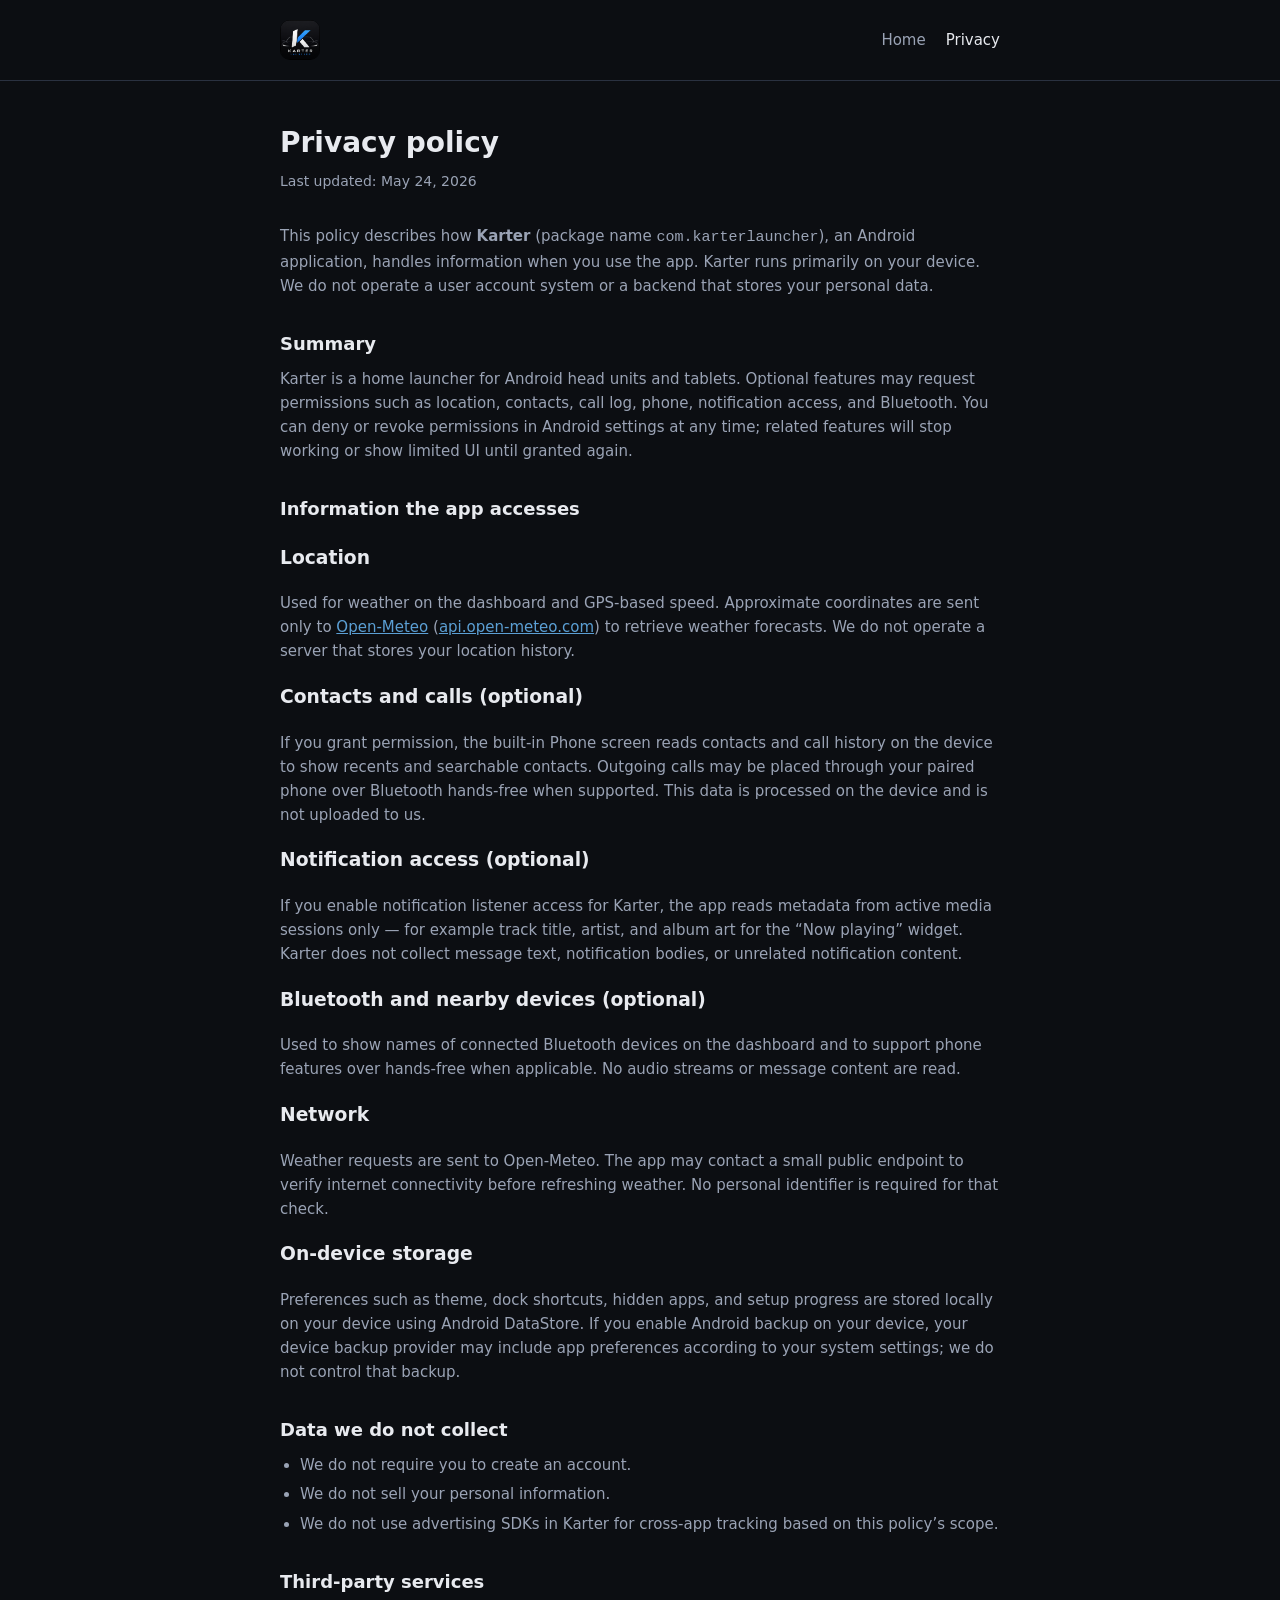
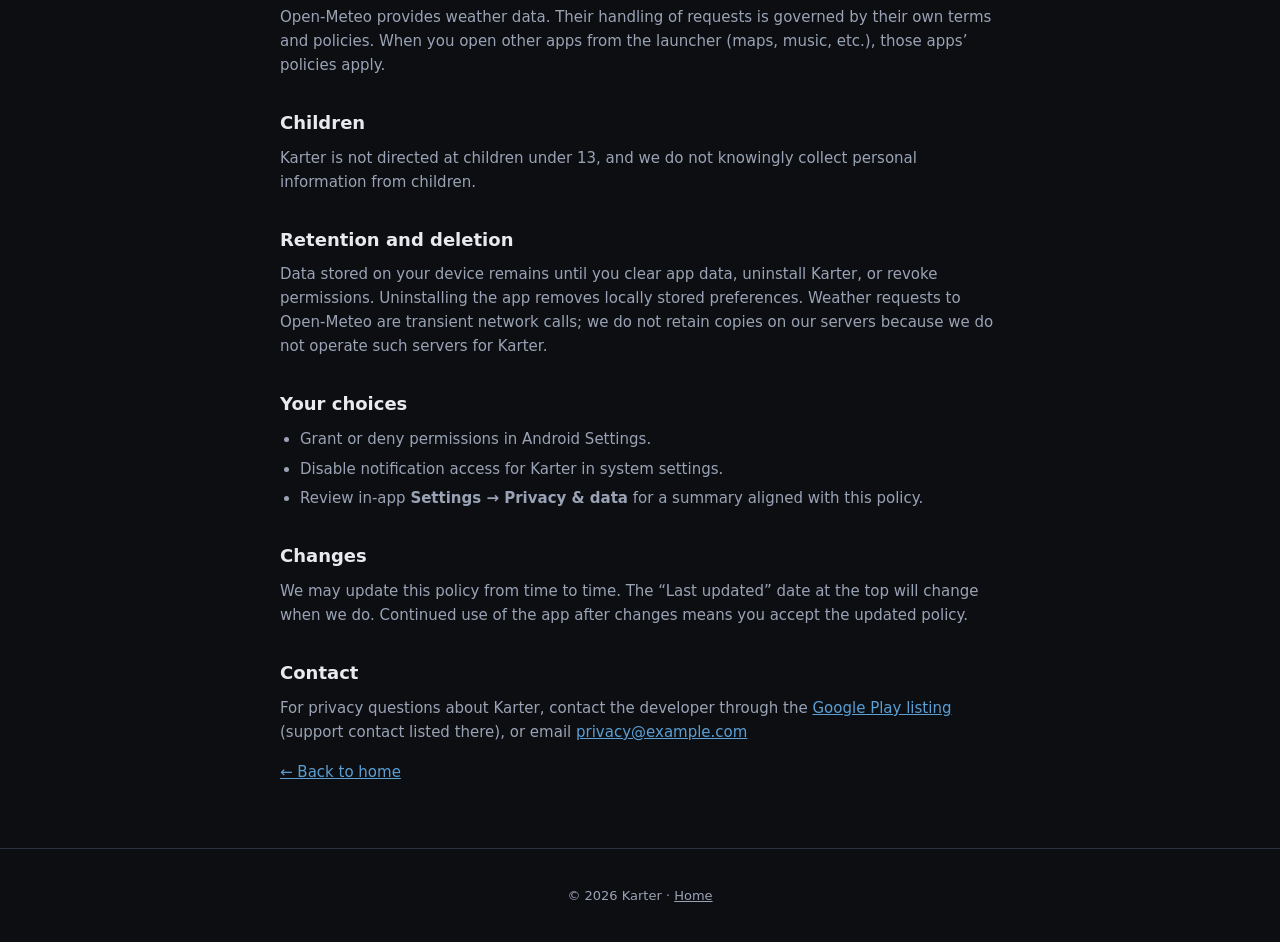
==== website/privacy.html @ 9f69a360 "initial release" ====
<!DOCTYPE html>
<html lang="en">
<head>
  <meta charset="utf-8">
  <meta name="viewport" content="width=device-width, initial-scale=1">
  <meta name="description" content="Privacy policy for Karter Android launcher.">
  <title>Privacy policy — Karter</title>
  <link rel="icon" href="images/logo.jpg" type="image/jpeg">
  <link rel="stylesheet" href="css/style.css">
</head>
<body>
  <header class="site-header">
    <div class="wrap">
      <a class="logo" href="index.html">
        <img class="logo-img" src="images/logo.jpg" alt="Karter Launcher" width="80" height="80">
      </a>
      <nav class="site-nav" aria-label="Site">
        <a href="index.html">Home</a>
        <a href="privacy.html" aria-current="page">Privacy</a>
      </nav>
    </div>
  </header>

  <main>
    <article class="wrap legal">
      <h1>Privacy policy</h1>
      <p class="updated">Last updated: May 24, 2026</p>

      <p>
        This policy describes how <strong>Karter</strong> (package name <code>com.karterlauncher</code>),
        an Android application, handles information when you use the app.
        Karter runs primarily on your device. We do not operate a user account system or a backend
        that stores your personal data.
      </p>

      <h2>Summary</h2>
      <p>
        Karter is a home launcher for Android head units and tablets. Optional features may request
        permissions such as location, contacts, call log, phone, notification access, and Bluetooth.
        You can deny or revoke permissions in Android settings at any time; related features will stop
        working or show limited UI until granted again.
      </p>

      <h2>Information the app accesses</h2>

      <h3>Location</h3>
      <p>
        Used for weather on the dashboard and GPS-based speed. Approximate coordinates are sent only to
        <a href="https://open-meteo.com/" rel="noopener noreferrer">Open-Meteo</a>
        (<a href="https://api.open-meteo.com/" rel="noopener noreferrer">api.open-meteo.com</a>)
        to retrieve weather forecasts. We do not operate a server that stores your location history.
      </p>

      <h3>Contacts and calls (optional)</h3>
      <p>
        If you grant permission, the built-in Phone screen reads contacts and call history on the device
        to show recents and searchable contacts. Outgoing calls may be placed through your paired phone
        over Bluetooth hands-free when supported. This data is processed on the device and is not uploaded
        to us.
      </p>

      <h3>Notification access (optional)</h3>
      <p>
        If you enable notification listener access for Karter, the app reads metadata from active media
        sessions only — for example track title, artist, and album art for the “Now playing” widget.
        Karter does not collect message text, notification bodies, or unrelated notification content.
      </p>

      <h3>Bluetooth and nearby devices (optional)</h3>
      <p>
        Used to show names of connected Bluetooth devices on the dashboard and to support phone features
        over hands-free when applicable. No audio streams or message content are read.
      </p>

      <h3>Network</h3>
      <p>
        Weather requests are sent to Open-Meteo. The app may contact a small public endpoint to verify
        internet connectivity before refreshing weather. No personal identifier is required for that check.
      </p>

      <h3>On-device storage</h3>
      <p>
        Preferences such as theme, dock shortcuts, hidden apps, and setup progress are stored locally on
        your device using Android DataStore. If you enable Android backup on your device, your device
        backup provider may include app preferences according to your system settings; we do not control
        that backup.
      </p>

      <h2>Data we do not collect</h2>
      <ul>
        <li>We do not require you to create an account.</li>
        <li>We do not sell your personal information.</li>
        <li>We do not use advertising SDKs in Karter for cross-app tracking based on this policy’s scope.</li>
      </ul>

      <h2>Third-party services</h2>
      <p>
        Open-Meteo provides weather data. Their handling of requests is governed by their own terms and
        policies. When you open other apps from the launcher (maps, music, etc.), those apps’ policies apply.
      </p>

      <h2>Children</h2>
      <p>
        Karter is not directed at children under 13, and we do not knowingly collect personal information
        from children.
      </p>

      <h2>Retention and deletion</h2>
      <p>
        Data stored on your device remains until you clear app data, uninstall Karter, or revoke permissions.
        Uninstalling the app removes locally stored preferences. Weather requests to Open-Meteo are transient
        network calls; we do not retain copies on our servers because we do not operate such servers for Karter.
      </p>

      <h2>Your choices</h2>
      <ul>
        <li>Grant or deny permissions in Android Settings.</li>
        <li>Disable notification access for Karter in system settings.</li>
        <li>Review in-app <strong>Settings → Privacy &amp; data</strong> for a summary aligned with this policy.</li>
      </ul>

      <h2>Changes</h2>
      <p>
        We may update this policy from time to time. The “Last updated” date at the top will change when we do.
        Continued use of the app after changes means you accept the updated policy.
      </p>

      <h2>Contact</h2>
      <p>
        For privacy questions about Karter, contact the developer through the
        <a href="https://play.google.com/store/apps/details?id=com.karterlauncher">Google Play listing</a>
        (support contact listed there), or email
        <a href="mailto:privacy@example.com">privacy@example.com</a>
        <!-- Replace the email above before publishing. -->
      </p>

      <p>
        <a href="index.html">← Back to home</a>
      </p>
    </article>
  </main>

  <footer class="site-footer">
    <div class="wrap">
      <p>
        &copy; <span id="year"></span> Karter &middot;
        <a href="index.html">Home</a>
      </p>
    </div>
  </footer>
  <script>
    document.getElementById("year").textContent = new Date().getFullYear();
  </script>
</body>
</html>
---- website/css/style.css ----
:root {
  --bg: #0c0e12;
  --surface: #161a22;
  --border: #2a3140;
  --text: #e8eaef;
  --muted: #9aa3b5;
  --accent: #5b9fd4;
  --accent-dim: #3d6f96;
  --radius: 12px;
  --max: 720px;
  font-family: system-ui, -apple-system, "Segoe UI", Roboto, "Helvetica Neue", Arial, sans-serif;
  line-height: 1.6;
  color: var(--text);
  background: var(--bg);
}

*,
*::before,
*::after {
  box-sizing: border-box;
}

body {
  margin: 0;
  min-height: 100vh;
  display: flex;
  flex-direction: column;
}

a {
  color: var(--accent);
}

a:hover {
  color: #7eb8e8;
}

.wrap {
  width: min(100% - 2rem, var(--max));
  margin-inline: auto;
}

.site-header {
  padding: 1.25rem 0;
  border-bottom: 1px solid var(--border);
}

.site-header .wrap {
  display: flex;
  align-items: center;
  justify-content: space-between;
  gap: 1rem;
}

.logo {
  display: inline-flex;
  align-items: center;
  text-decoration: none;
  line-height: 0;
}

.logo-img {
  height: 2.5rem;
  width: auto;
  border-radius: 10px;
  display: block;
}

.hero-logo {
  width: min(16rem, 72vw);
  height: auto;
  border-radius: 1.25rem;
  margin: 0 auto 1.5rem;
  display: block;
  box-shadow: 0 12px 40px rgba(0, 0, 0, 0.45);
}

.site-nav {
  display: flex;
  gap: 1.25rem;
  font-size: 0.9375rem;
}

.site-nav a {
  color: var(--muted);
  text-decoration: none;
}

.site-nav a:hover,
.site-nav a[aria-current="page"] {
  color: var(--text);
}

main {
  flex: 1;
  padding: 2.5rem 0 3rem;
}

.hero {
  text-align: center;
  padding: 1rem 0 2rem;
}

.visually-hidden {
  position: absolute;
  width: 1px;
  height: 1px;
  padding: 0;
  margin: -1px;
  overflow: hidden;
  clip: rect(0, 0, 0, 0);
  white-space: nowrap;
  border: 0;
}

.tagline {
  font-size: 1.125rem;
  color: var(--muted);
  max-width: 36ch;
  margin: 0 auto 1.75rem;
}

.btn {
  display: inline-block;
  padding: 0.75rem 1.5rem;
  border-radius: var(--radius);
  font-weight: 600;
  font-size: 1rem;
  text-decoration: none;
  background: var(--accent);
  color: #0c0e12;
  transition: background 0.15s ease;
}

.btn:hover {
  background: #7eb8e8;
  color: #0c0e12;
}

.btn-secondary {
  background: transparent;
  color: var(--text);
  border: 1px solid var(--border);
}

.btn-secondary:hover {
  background: var(--surface);
  color: var(--text);
}

.cta-row {
  display: flex;
  flex-wrap: wrap;
  gap: 0.75rem;
  justify-content: center;
}

.card-grid {
  display: grid;
  gap: 1rem;
  margin-top: 2.5rem;
}

@media (min-width: 540px) {
  .card-grid {
    grid-template-columns: repeat(2, 1fr);
  }
}

.card {
  background: var(--surface);
  border: 1px solid var(--border);
  border-radius: var(--radius);
  padding: 1.25rem 1.35rem;
}

.card h2 {
  font-size: 1rem;
  margin: 0 0 0.35rem;
}

.card p {
  margin: 0;
  font-size: 0.9375rem;
  color: var(--muted);
}

.note {
  margin-top: 2rem;
  padding: 1rem 1.15rem;
  background: var(--surface);
  border: 1px solid var(--border);
  border-radius: var(--radius);
  font-size: 0.875rem;
  color: var(--muted);
}

.note strong {
  color: var(--text);
}

/* Privacy / legal pages */
.legal h1 {
  font-size: 1.75rem;
  margin: 0 0 0.25rem;
}

.legal .updated {
  color: var(--muted);
  font-size: 0.875rem;
  margin: 0 0 2rem;
}

.legal h2 {
  font-size: 1.125rem;
  margin: 2rem 0 0.5rem;
  color: var(--text);
}

.legal p,
.legal li {
  color: var(--muted);
  font-size: 0.9375rem;
}

.legal ul {
  padding-left: 1.25rem;
  margin: 0.5rem 0 1rem;
}

.legal li {
  margin-bottom: 0.35rem;
}

.legal p {
  margin: 0.5rem 0 1rem;
}

.site-footer {
  padding: 1.5rem 0;
  border-top: 1px solid var(--border);
  font-size: 0.8125rem;
  color: var(--muted);
  text-align: center;
}

.site-footer a {
  color: var(--muted);
}

.site-footer a:hover {
  color: var(--text);
}
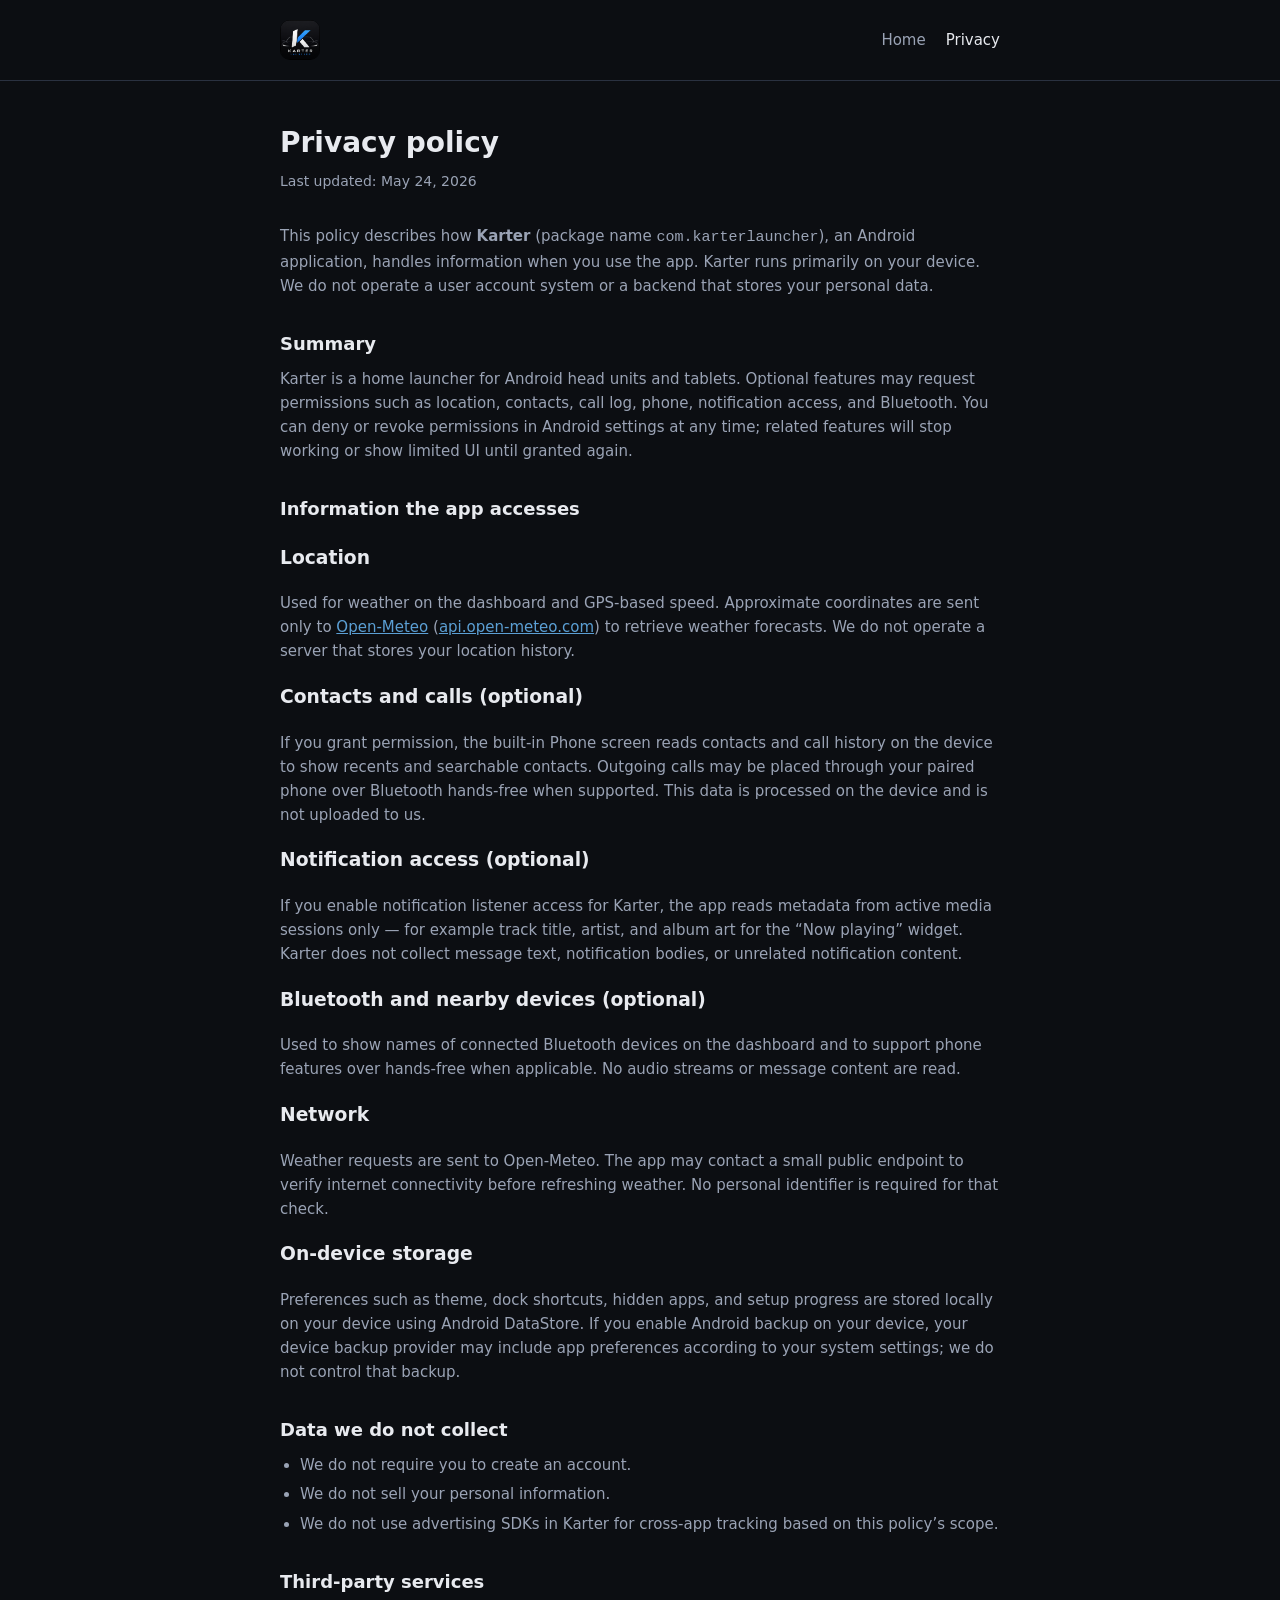
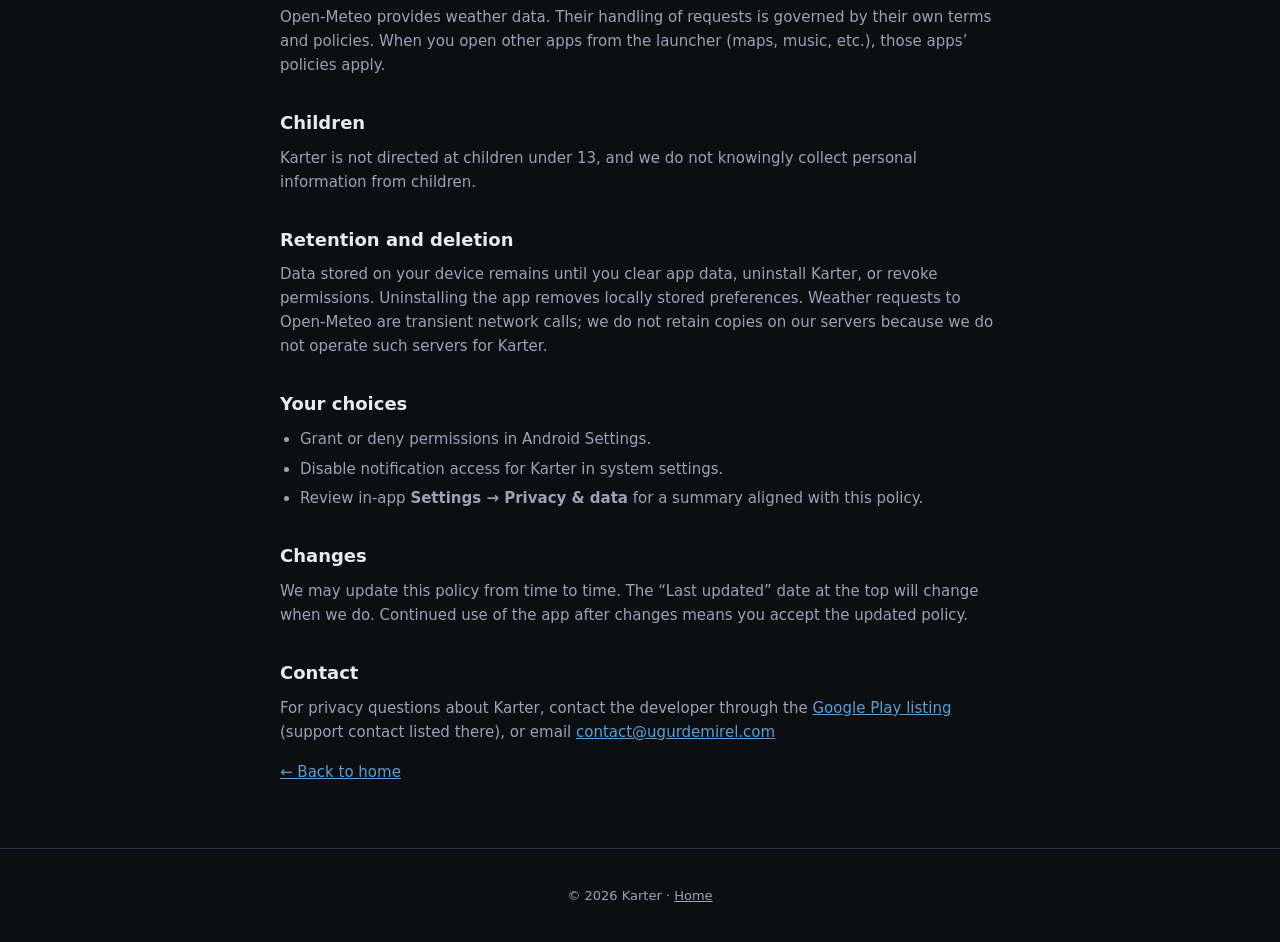
==== commit 7b492a28: "Set privacy policy contact email to contact@ugurdemirel.com. Co-authored-by: Cursor <cursoragent@cur" ====
--- a/website/privacy.html
+++ b/website/privacy.html
@@ -130,8 +130,7 @@
         For privacy questions about Karter, contact the developer through the
         <a href="https://play.google.com/store/apps/details?id=com.karterlauncher">Google Play listing</a>
         (support contact listed there), or email
-        <a href="mailto:privacy@example.com">privacy@example.com</a>
-        <!-- Replace the email above before publishing. -->
+        <a href="mailto:contact@ugurdemirel.com">contact@ugurdemirel.com</a>
       </p>
 
       <p>
